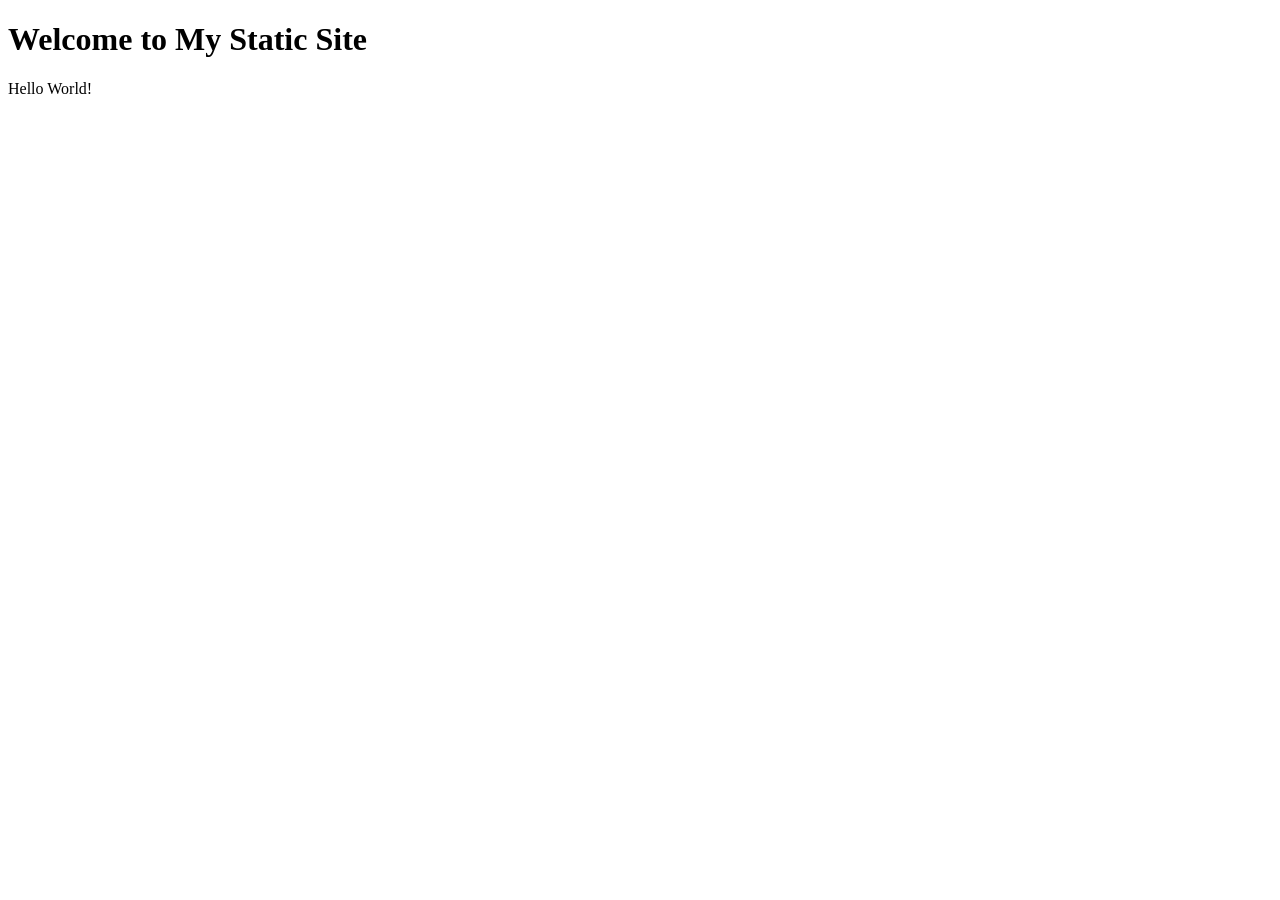
==== index.html @ ecf98899 "first commit" ====
<!DOCTYPE html>
<html lang="en">

<head>
    <meta charset="UTF-8">
    <meta name="viewport" content="width=device-width, initial-scale=1.0">
    <title>My Static Site</title>
</head>

<body>
    <h1>Welcome to My Static Site</h1>
    <p>Hello World!</p>
</body>

</html>
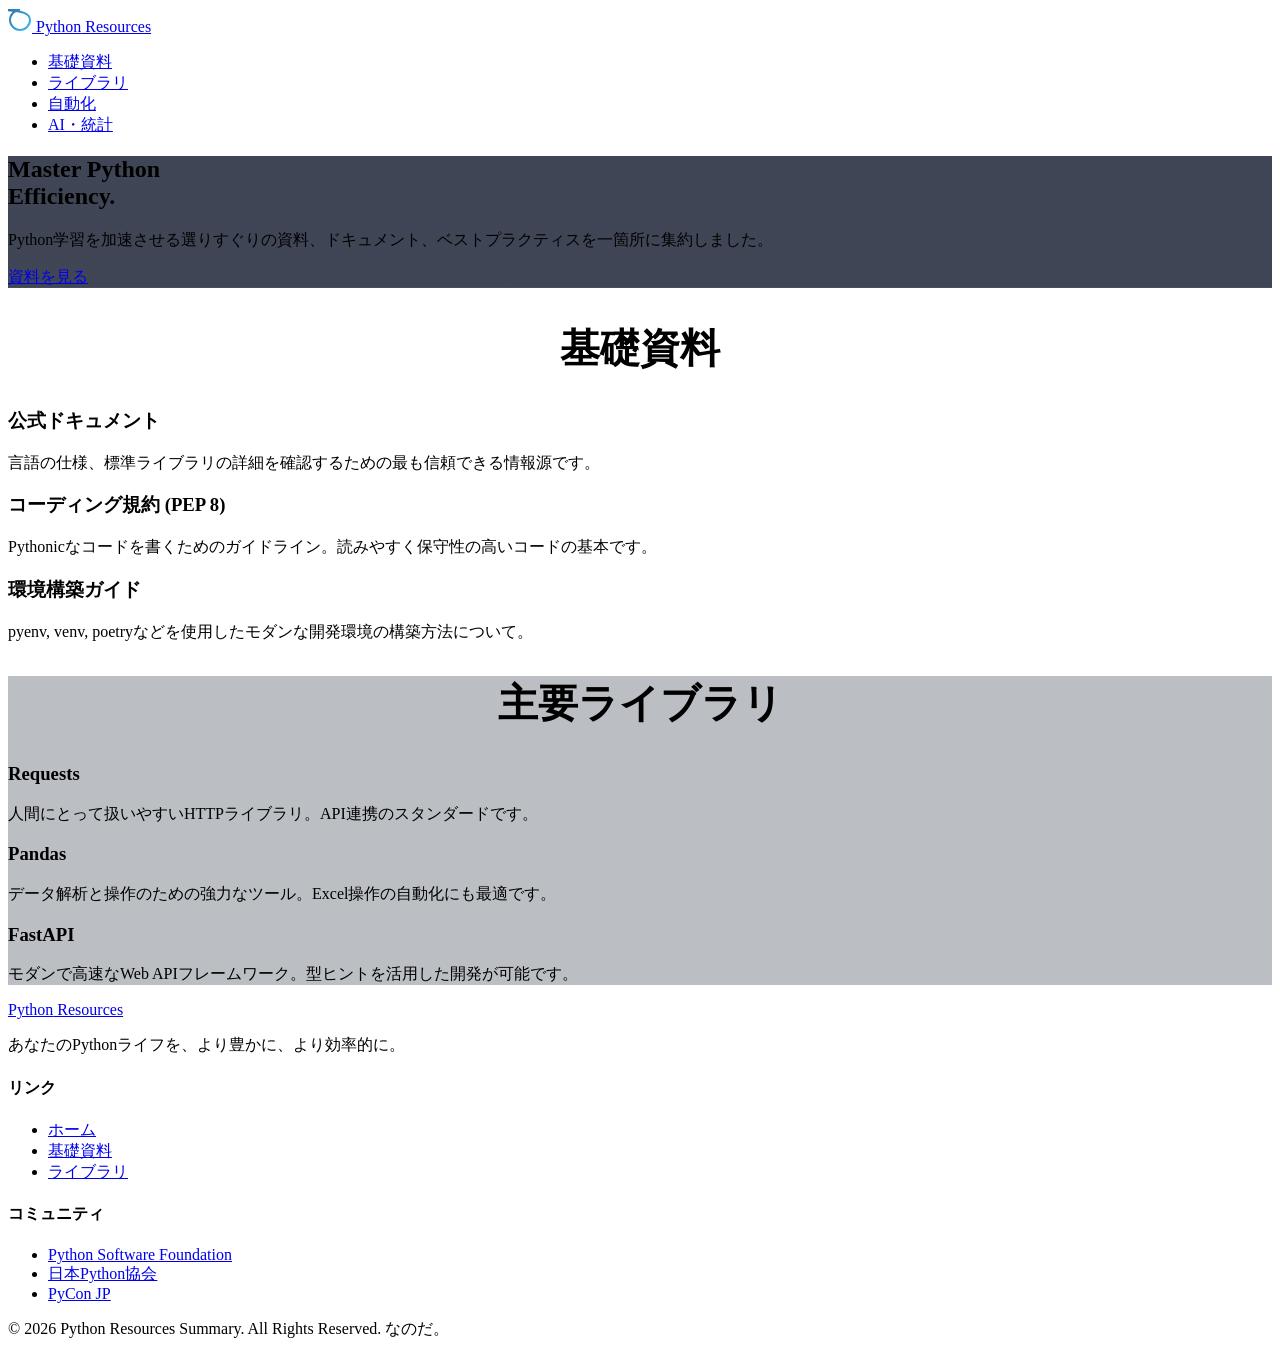
==== commit 1741fe89: "design change Updated the HTML structure and content to support a Japanese audience, including new s" ====
--- a/index.html
+++ b/index.html
@@ -1,15 +1,114 @@
 <!DOCTYPE html>
-<html lang="en">
+<html lang="ja">
 
 <head>
     <meta charset="UTF-8">
     <meta name="viewport" content="width=device-width, initial-scale=1.0">
-    <title>My Static Site</title>
+    <title>Python資料まとめ - 効率的な学習のためのリソース集</title>
+    <meta name="description" content="Python学習に役立つドキュメント、ライブラリ、チュートリアルをまとめた静的サイトです。">
+    <link rel="preconnect" href="https://fonts.googleapis.com">
+    <link rel="preconnect" href="https://fonts.gstatic.com" crossorigin>
+    <link href="https://fonts.googleapis.com/css2?family=Outfit:wght@100..900&display=swap" rel="stylesheet">
+    <link rel="stylesheet" href="global.css">
 </head>
 
 <body>
-    <h1>Welcome to My Static Site</h1>
-    <p>Hello World!</p>
+    <header id="main-header">
+        <a href="#" class="logo">
+            <svg width="24" height="24" viewBox="0 0 24 24" fill="none" xmlns="http://www.w3.org/2000/svg">
+                <path d="M12 2C6.477 2 2 6.477 2 12C2 17.523 6.477 22 12 22C17.523 22 22 17.523 22 12C22 6.477 17.523 2-12 2Z" stroke="url(#paint0_linear)" stroke-width="2" />
+                <defs>
+                    <linearGradient id="paint0_linear" x1="2" y1="2" x2="22" y2="22" gradientUnits="userSpaceOnUse">
+                        <stop stop-color="#3776ab" />
+                        <stop offset="1" stop-color="#38bdf8" />
+                    </linearGradient>
+                </defs>
+            </svg>
+            <span>Python</span> Resources
+        </a>
+        <nav>
+            <ul>
+                <li><a href="#basics">基礎資料</a></li>
+                <li><a href="#libraries">ライブラリ</a></li>
+                <li><a href="#automation">自動化</a></li>
+                <li><a href="#ai">AI・統計</a></li>
+            </ul>
+        </nav>
+    </header>
+
+    <main>
+        <section class="hero" id="home" style="background-image: linear-gradient(rgba(15, 23, 42, 0.8), rgba(15, 23, 42, 0.8)), url('hero.png'); background-size: cover; background-position: center;">
+            <h1>Master <span>Python</span><br>Efficiency.</h1>
+            <p>Python学習を加速させる選りすぐりの資料、ドキュメント、ベストプラクティスを一箇所に集約しました。</p>
+            <div class="hero-actions">
+                <a href="#basics" class="btn-primary">資料を見る</a>
+            </div>
+        </section>
+
+        <section id="basics">
+            <h2 style="margin-bottom: 2rem; font-size: 2.5rem; text-align: center;">基礎資料</h2>
+            <div class="grid">
+                <div class="card">
+                    <h3>公式ドキュメント</h3>
+                    <p>言語の仕様、標準ライブラリの詳細を確認するための最も信頼できる情報源です。</p>
+                </div>
+                <div class="card">
+                    <h3>コーディング規約 (PEP 8)</h3>
+                    <p>Pythonicなコードを書くためのガイドライン。読みやすく保守性の高いコードの基本です。</p>
+                </div>
+                <div class="card">
+                    <h3>環境構築ガイド</h3>
+                    <p>pyenv, venv, poetryなどを使用したモダンな開発環境の構築方法について。</p>
+                </div>
+            </div>
+        </section>
+
+        <section id="libraries" style="background: rgba(30, 41, 59, 0.3);">
+            <h2 style="margin-bottom: 2rem; font-size: 2.5rem; text-align: center;">主要ライブラリ</h2>
+            <div class="grid">
+                <div class="card">
+                    <h3>Requests</h3>
+                    <p>人間にとって扱いやすいHTTPライブラリ。API連携のスタンダードです。</p>
+                </div>
+                <div class="card">
+                    <h3>Pandas</h3>
+                    <p>データ解析と操作のための強力なツール。Excel操作の自動化にも最適です。</p>
+                </div>
+                <div class="card">
+                    <h3>FastAPI</h3>
+                    <p>モダンで高速なWeb APIフレームワーク。型ヒントを活用した開発が可能です。</p>
+                </div>
+            </div>
+        </section>
+    </main>
+
+    <footer id="main-footer">
+        <div class="footer-grid">
+            <div class="footer-col">
+                <a href="#" class="logo"><span>Python</span> Resources</a>
+                <p style="margin-top: 1rem; color: var(--text-muted);">あなたのPythonライフを、より豊かに、より効率的に。</p>
+            </div>
+            <div class="footer-col">
+                <h4>リンク</h4>
+                <ul class="footer-links">
+                    <li><a href="#">ホーム</a></li>
+                    <li><a href="#basics">基礎資料</a></li>
+                    <li><a href="#libraries">ライブラリ</a></li>
+                </ul>
+            </div>
+            <div class="footer-col">
+                <h4>コミュニティ</h4>
+                <ul class="footer-links">
+                    <li><a href="https://www.python.org/" target="_blank">Python Software Foundation</a></li>
+                    <li><a href="#">日本Python協会</a></li>
+                    <li><a href="#">PyCon JP</a></li>
+                </ul>
+            </div>
+        </div>
+        <div class="copy">
+            <p>&copy; 2026 Python Resources Summary. All Rights Reserved. なのだ。</p>
+        </div>
+    </footer>
 </body>
 
-</html>+</html>
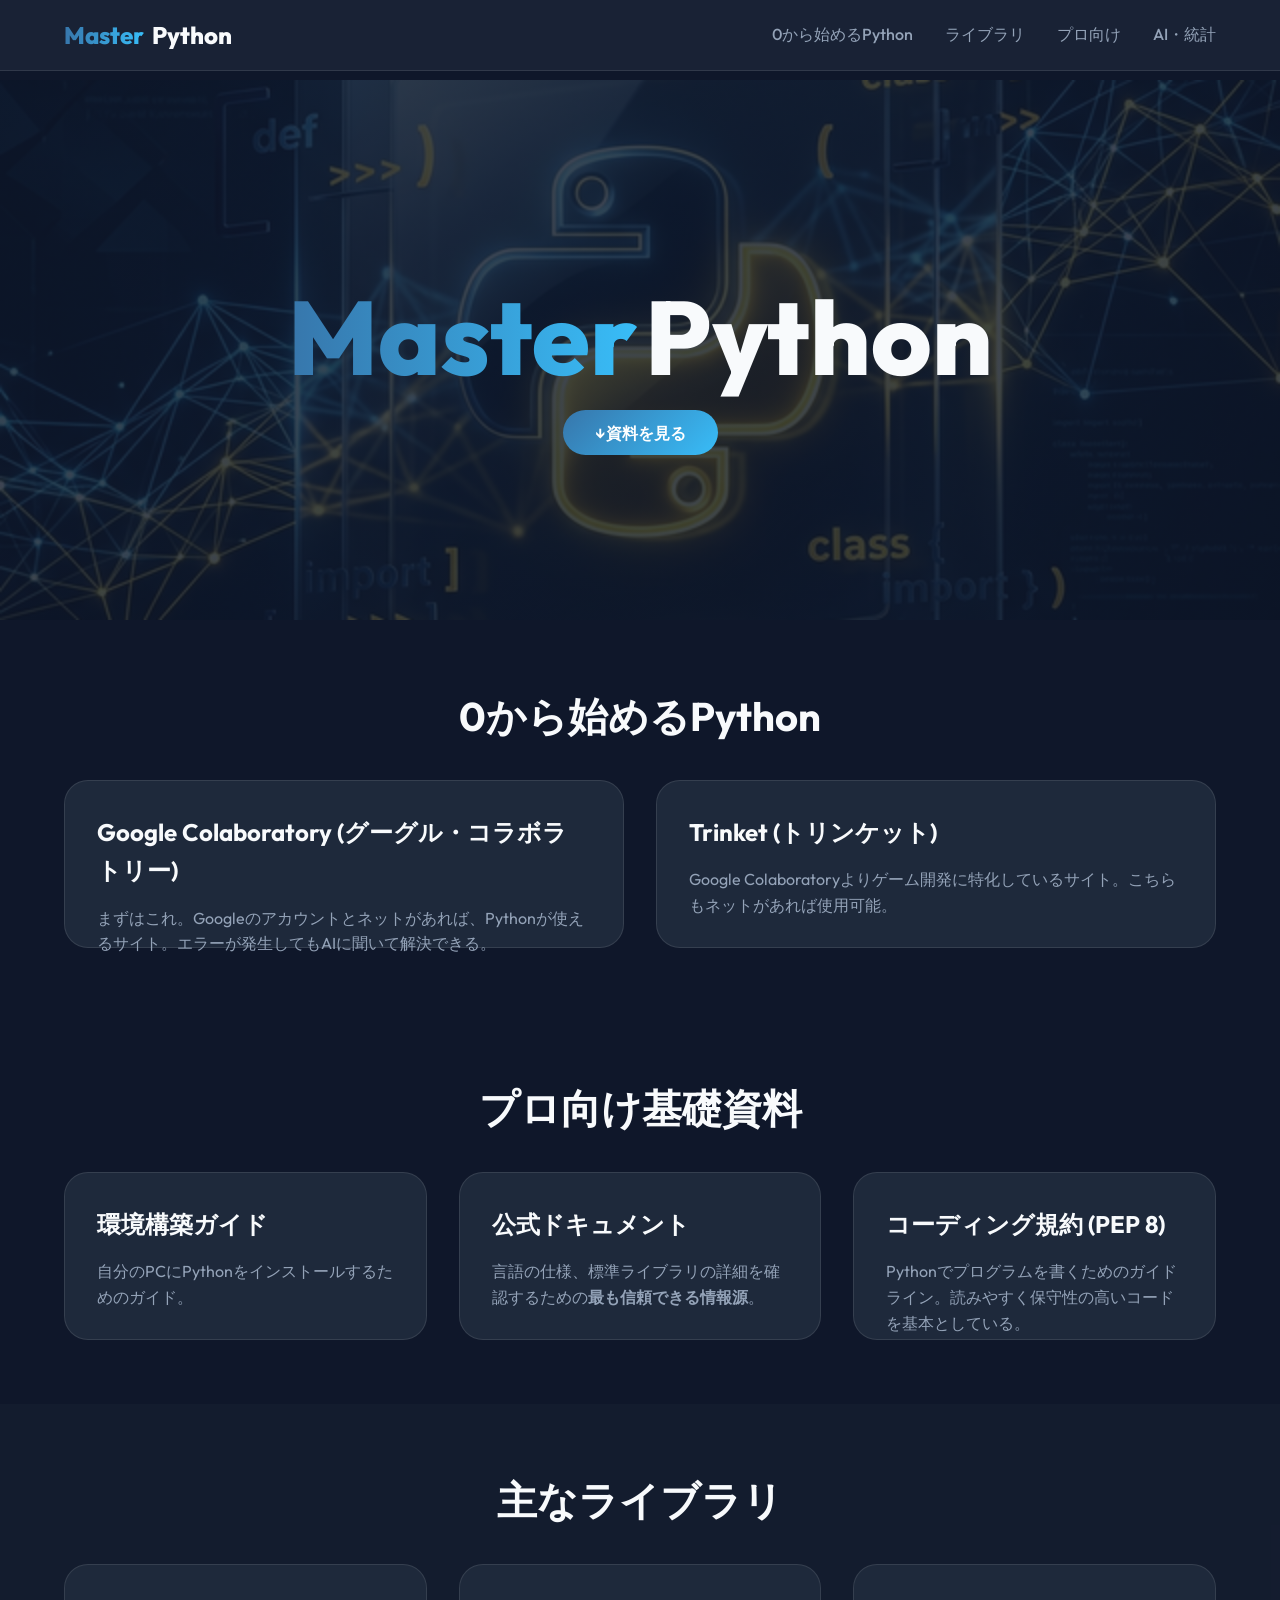
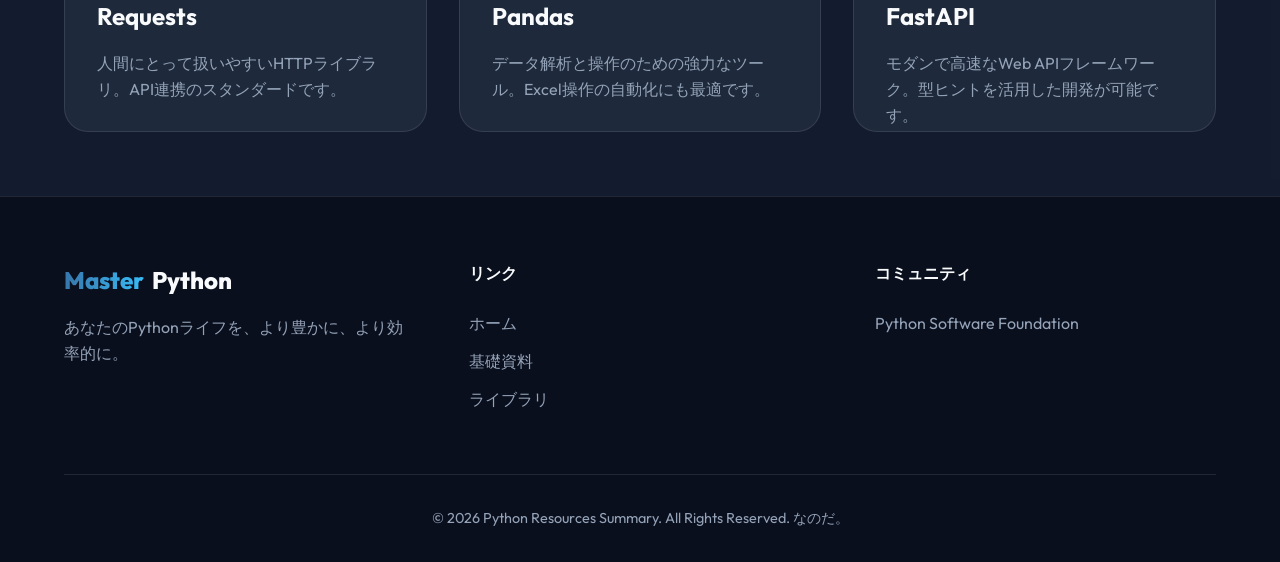
==== commit 8a6ee6ae: "Revise index.html structure and content Updated the content and structure of the index.html file, in" ====
--- a/index.html
+++ b/index.html
@@ -5,7 +5,7 @@
     <meta charset="UTF-8">
     <meta name="viewport" content="width=device-width, initial-scale=1.0">
     <title>Python資料まとめ - 効率的な学習のためのリソース集</title>
-    <meta name="description" content="Python学習に役立つドキュメント、ライブラリ、チュートリアルをまとめた静的サイトです。">
+    <meta name="description" content="Python学習に役立つドキュメント、ライブラリ、チュートリアルをまとめたサイトです。">
     <link rel="preconnect" href="https://fonts.googleapis.com">
     <link rel="preconnect" href="https://fonts.gstatic.com" crossorigin>
     <link href="https://fonts.googleapis.com/css2?family=Outfit:wght@100..900&display=swap" rel="stylesheet">
@@ -14,57 +14,75 @@
 
 <body>
     <header id="main-header">
-        <a href="#" class="logo">
-            <svg width="24" height="24" viewBox="0 0 24 24" fill="none" xmlns="http://www.w3.org/2000/svg">
-                <path d="M12 2C6.477 2 2 6.477 2 12C2 17.523 6.477 22 12 22C17.523 22 22 17.523 22 12C22 6.477 17.523 2-12 2Z" stroke="url(#paint0_linear)" stroke-width="2" />
-                <defs>
-                    <linearGradient id="paint0_linear" x1="2" y1="2" x2="22" y2="22" gradientUnits="userSpaceOnUse">
-                        <stop stop-color="#3776ab" />
-                        <stop offset="1" stop-color="#38bdf8" />
-                    </linearGradient>
-                </defs>
-            </svg>
-            <span>Python</span> Resources
-        </a>
+        <a href="#" class="logo"><span>Master</span>Python</a>
         <nav>
             <ul>
-                <li><a href="#basics">基礎資料</a></li>
+                <li><a href="#basics">0から始めるPython</a></li>
                 <li><a href="#libraries">ライブラリ</a></li>
-                <li><a href="#automation">自動化</a></li>
+                <li><a href="#pro">プロ向け</a></li>
                 <li><a href="#ai">AI・統計</a></li>
             </ul>
         </nav>
     </header>
 
     <main>
-        <section class="hero" id="home" style="background-image: linear-gradient(rgba(15, 23, 42, 0.8), rgba(15, 23, 42, 0.8)), url('hero.png'); background-size: cover; background-position: center;">
-            <h1>Master <span>Python</span><br>Efficiency.</h1>
-            <p>Python学習を加速させる選りすぐりの資料、ドキュメント、ベストプラクティスを一箇所に集約しました。</p>
+        <section class="hero" id="home"
+            style="background-image: linear-gradient(rgba(15, 23, 42, 0.8), rgba(15, 23, 42, 0.8)), url('hero.png'); background-size: cover; background-position: center;">
+            <a href="#" class="logoCenter"><span>Master</span>Python</a>
             <div class="hero-actions">
-                <a href="#basics" class="btn-primary">資料を見る</a>
+                <a href="#basics" class="btn-primary">↓資料を見る</a>
             </div>
         </section>
 
         <section id="basics">
-            <h2 style="margin-bottom: 2rem; font-size: 2.5rem; text-align: center;">基礎資料</h2>
+            <h2 style="margin-bottom: 2rem; font-size: 2.5rem; text-align: center;">0から始めるPython</h2>
             <div class="grid">
-                <div class="card">
-                    <h3>公式ドキュメント</h3>
-                    <p>言語の仕様、標準ライブラリの詳細を確認するための最も信頼できる情報源です。</p>
-                </div>
-                <div class="card">
-                    <h3>コーディング規約 (PEP 8)</h3>
-                    <p>Pythonicなコードを書くためのガイドライン。読みやすく保守性の高いコードの基本です。</p>
-                </div>
-                <div class="card">
-                    <h3>環境構築ガイド</h3>
-                    <p>pyenv, venv, poetryなどを使用したモダンな開発環境の構築方法について。</p>
-                </div>
+                <a href="https://colab.research.google.com/?hl=ja" target="_blank" rel="noopener noreferrer"
+                    style="text-decoration: none; color: inherit;">
+                    <div class="card" style="cursor: pointer;">
+                        <h3>Google Colaboratory (グーグル・コラボラトリー)</h3>
+                        <p>まずはこれ。Googleのアカウントとネットがあれば、Pythonが使えるサイト。エラーが発生してもAIに聞いて解決できる。</p>
+                    </div>
+                </a>
+                <a href="https://trinket.io/features/pygame" target="_blank" rel="noopener noreferrer"
+                    style="text-decoration: none; color: inherit;">
+                    <div class="card" style="cursor: pointer;">
+                        <h3>Trinket (トリンケット)</h3>
+                        <p>Google Colaboratoryよりゲーム開発に特化しているサイト。こちらもネットがあれば使用可能。</p>
+                    </div>
+                </a>
+            </div>
+        </section>
+
+        <section id="pro">
+            <h2 style="margin-bottom: 2rem; font-size: 2.5rem; text-align: center;">プロ向け基礎資料</h2>
+            <div class="grid">
+                <a href="https://prog-8.com/docs/python-env-win" target="_blank" rel="noopener noreferrer"
+                    style="text-decoration: none; color: inherit;">
+                    <div class="card" style="cursor: pointer;">
+                        <h3>環境構築ガイド</h3>
+                        <p>自分のPCにPythonをインストールするためのガイド。</p>
+                    </div>
+                </a>
+                <a href="https://docs.python.org/ja/3/" target="_blank" rel="noopener noreferrer"
+                    style="text-decoration: none; color: inherit;">
+                    <div class="card" style="cursor: pointer;">
+                        <h3>公式ドキュメント</h3>
+                        <p>言語の仕様、標準ライブラリの詳細を確認するための<b>最も信頼できる情報源</b>。</p>
+                    </div>
+                </a>
+                <a href="https://pep8-ja.readthedocs.io/ja/latest/" target="_blank" rel="noopener noreferrer"
+                    style="text-decoration: none; color: inherit;">
+                    <div class="card" style="cursor: pointer;">
+                        <h3>コーディング規約 (PEP 8)</h3>
+                        <p>Pythonでプログラムを書くためのガイドライン。読みやすく保守性の高いコードを基本としている。</p>
+                    </div>
+                </a>
             </div>
         </section>
 
         <section id="libraries" style="background: rgba(30, 41, 59, 0.3);">
-            <h2 style="margin-bottom: 2rem; font-size: 2.5rem; text-align: center;">主要ライブラリ</h2>
+            <h2 style="margin-bottom: 2rem; font-size: 2.5rem; text-align: center;">主なライブラリ</h2>
             <div class="grid">
                 <div class="card">
                     <h3>Requests</h3>
@@ -85,7 +103,7 @@
     <footer id="main-footer">
         <div class="footer-grid">
             <div class="footer-col">
-                <a href="#" class="logo"><span>Python</span> Resources</a>
+                <a href="#" class="logo"><span>Master</span>Python</a>
                 <p style="margin-top: 1rem; color: var(--text-muted);">あなたのPythonライフを、より豊かに、より効率的に。</p>
             </div>
             <div class="footer-col">
@@ -100,8 +118,8 @@
                 <h4>コミュニティ</h4>
                 <ul class="footer-links">
                     <li><a href="https://www.python.org/" target="_blank">Python Software Foundation</a></li>
-                    <li><a href="#">日本Python協会</a></li>
-                    <li><a href="#">PyCon JP</a></li>
+                    <li><a href="#"></a></li>
+                    <li><a href="#"></a></li>
                 </ul>
             </div>
         </div>
--- a/global.css
+++ b/global.css
@@ -0,0 +1,229 @@
+/* 
+  Modern Design System for Python Resource Site
+  Focus on: Glassmorphism, Premium Dark UI, and Python Brand Colors
+*/
+
+:root {
+    --primary-blue: #3776ab;
+    --primary-yellow: #ffd43b;
+    --bg-dark: #0f172a;
+    --bg-card: #1e293b;
+    --text-main: #f8fafc;
+    --text-muted: #94a3b8;
+    --accent: #38bdf8;
+    --glass-bg: rgba(30, 41, 59, 0.7);
+    --glass-border: rgba(255, 255, 255, 0.1);
+}
+
+* {
+    margin: 0;
+    padding: 0;
+    box-sizing: border-box;
+}
+
+body {
+    font-family: 'Outfit', -apple-system, BlinkMacSystemFont, "Segoe UI", Roboto, sans-serif;
+    background-color: var(--bg-dark);
+    color: var(--text-main);
+    line-height: 1.6;
+    overflow-x: hidden;
+}
+
+/* Header Styles */
+header {
+    position: fixed;
+    top: 0;
+    width: 100%;
+    z-index: 1000;
+    background: var(--glass-bg);
+    backdrop-filter: blur(12px);
+    -webkit-backdrop-filter: blur(12px);
+    border-bottom: 1px solid var(--glass-border);
+    padding: 1rem 5%;
+    display: flex;
+    justify-content: space-between;
+    align-items: center;
+}
+
+.logo {
+    font-size: 1.5rem;
+    font-weight: 800;
+    display: flex;
+    align-items: center;
+    gap: 0.5rem;
+    color: var(--text-main);
+    text-decoration: none;
+}
+
+.logoCenter {
+    font-size: 6.5rem;
+    font-weight: 800;
+    display: flex;
+    align-items: center;
+    gap: 0.5rem;
+    color: var(--text-main);
+    text-decoration: none;
+}
+
+.logoCenter span {
+    background: linear-gradient(90deg, var(--primary-blue), var(--accent));
+    -webkit-background-clip: text;
+    -webkit-text-fill-color: transparent;
+}
+
+.logo span {
+    background: linear-gradient(90deg, var(--primary-blue), var(--accent));
+    -webkit-background-clip: text;
+    -webkit-text-fill-color: transparent;
+}
+
+nav ul {
+    display: flex;
+    list-style: none;
+    gap: 2rem;
+}
+
+nav a {
+    text-decoration: none;
+    color: var(--text-muted);
+    font-weight: 500;
+    transition: color 0.3s ease;
+}
+
+nav a:hover {
+    color: var(--accent);
+}
+
+/* Main Content */
+main {
+    padding-top: 5rem;
+}
+
+section {
+    padding: 4rem 5%;
+}
+
+.hero {
+    text-align: center;
+    background: radial-gradient(circle at top, rgba(56, 189, 248, 0.15) 0%, transparent 70%);
+    min-height: 60vh;
+    display: flex;
+    flex-direction: column;
+    justify-content: center;
+    align-items: center;
+}
+
+.hero h1,
+.hero-logo {
+    font-size: 4rem;
+    margin-bottom: 1.5rem;
+    line-height: 1.1;
+    font-weight: 900;
+}
+
+.hero p {
+    font-size: 1.25rem;
+    color: var(--text-muted);
+    max-width: 600px;
+    margin-bottom: 2rem;
+}
+
+.btn-primary {
+    background: linear-gradient(135deg, var(--primary-blue), var(--accent));
+    border: none;
+    padding: 0.8rem 2rem;
+    color: white;
+    border-radius: 50px;
+    font-weight: 600;
+    cursor: pointer;
+    transition: transform 0.2s ease, box-shadow 0.2s ease;
+    text-decoration: none;
+}
+
+.btn-primary:hover {
+    transform: translateY(-2px);
+    box-shadow: 0 10px 20px rgba(56, 189, 248, 0.3);
+}
+
+/* Resource Grid */
+.grid {
+    display: grid;
+    grid-template-columns: repeat(auto-fit, minmax(300px, 1fr));
+    gap: 2rem;
+}
+
+.card {
+    background: var(--bg-card);
+    border: 1px solid var(--glass-border);
+    border-radius: 1.5rem;
+    height: 168px;
+    padding: 2rem;
+    transition: transform 0.3s ease, border-color 0.3s ease;
+}
+
+.card:hover {
+    transform: translateY(-5px);
+    border-color: var(--accent);
+}
+
+.card h3 {
+    margin-bottom: 1rem;
+    font-size: 1.5rem;
+}
+
+.card p {
+    color: var(--text-muted);
+}
+
+/* Footer Styles */
+footer {
+    background: #0a0f1d;
+    padding: 4rem 5% 2rem;
+    border-top: 1px solid var(--glass-border);
+}
+
+.footer-grid {
+    display: grid;
+    grid-template-columns: repeat(auto-fit, minmax(200px, 1fr));
+    gap: 4rem;
+    margin-bottom: 3rem;
+}
+
+.footer-col h4 {
+    margin-bottom: 1.5rem;
+    color: var(--text-main);
+}
+
+.footer-links {
+    list-style: none;
+}
+
+.footer-links li {
+    margin-bottom: 0.8rem;
+}
+
+.footer-links a {
+    text-decoration: none;
+    color: var(--text-muted);
+    transition: color 0.3s ease;
+}
+
+.footer-links a:hover {
+    color: var(--primary-yellow);
+}
+
+.copy {
+    text-align: center;
+    color: var(--text-muted);
+    font-size: 0.9rem;
+    border-top: 1px solid var(--glass-border);
+    padding-top: 2rem;
+}
+
+@media (max-width: 768px) {
+
+    .hero h1,
+    .hero-logo {
+        font-size: 2.5rem;
+    }
+}
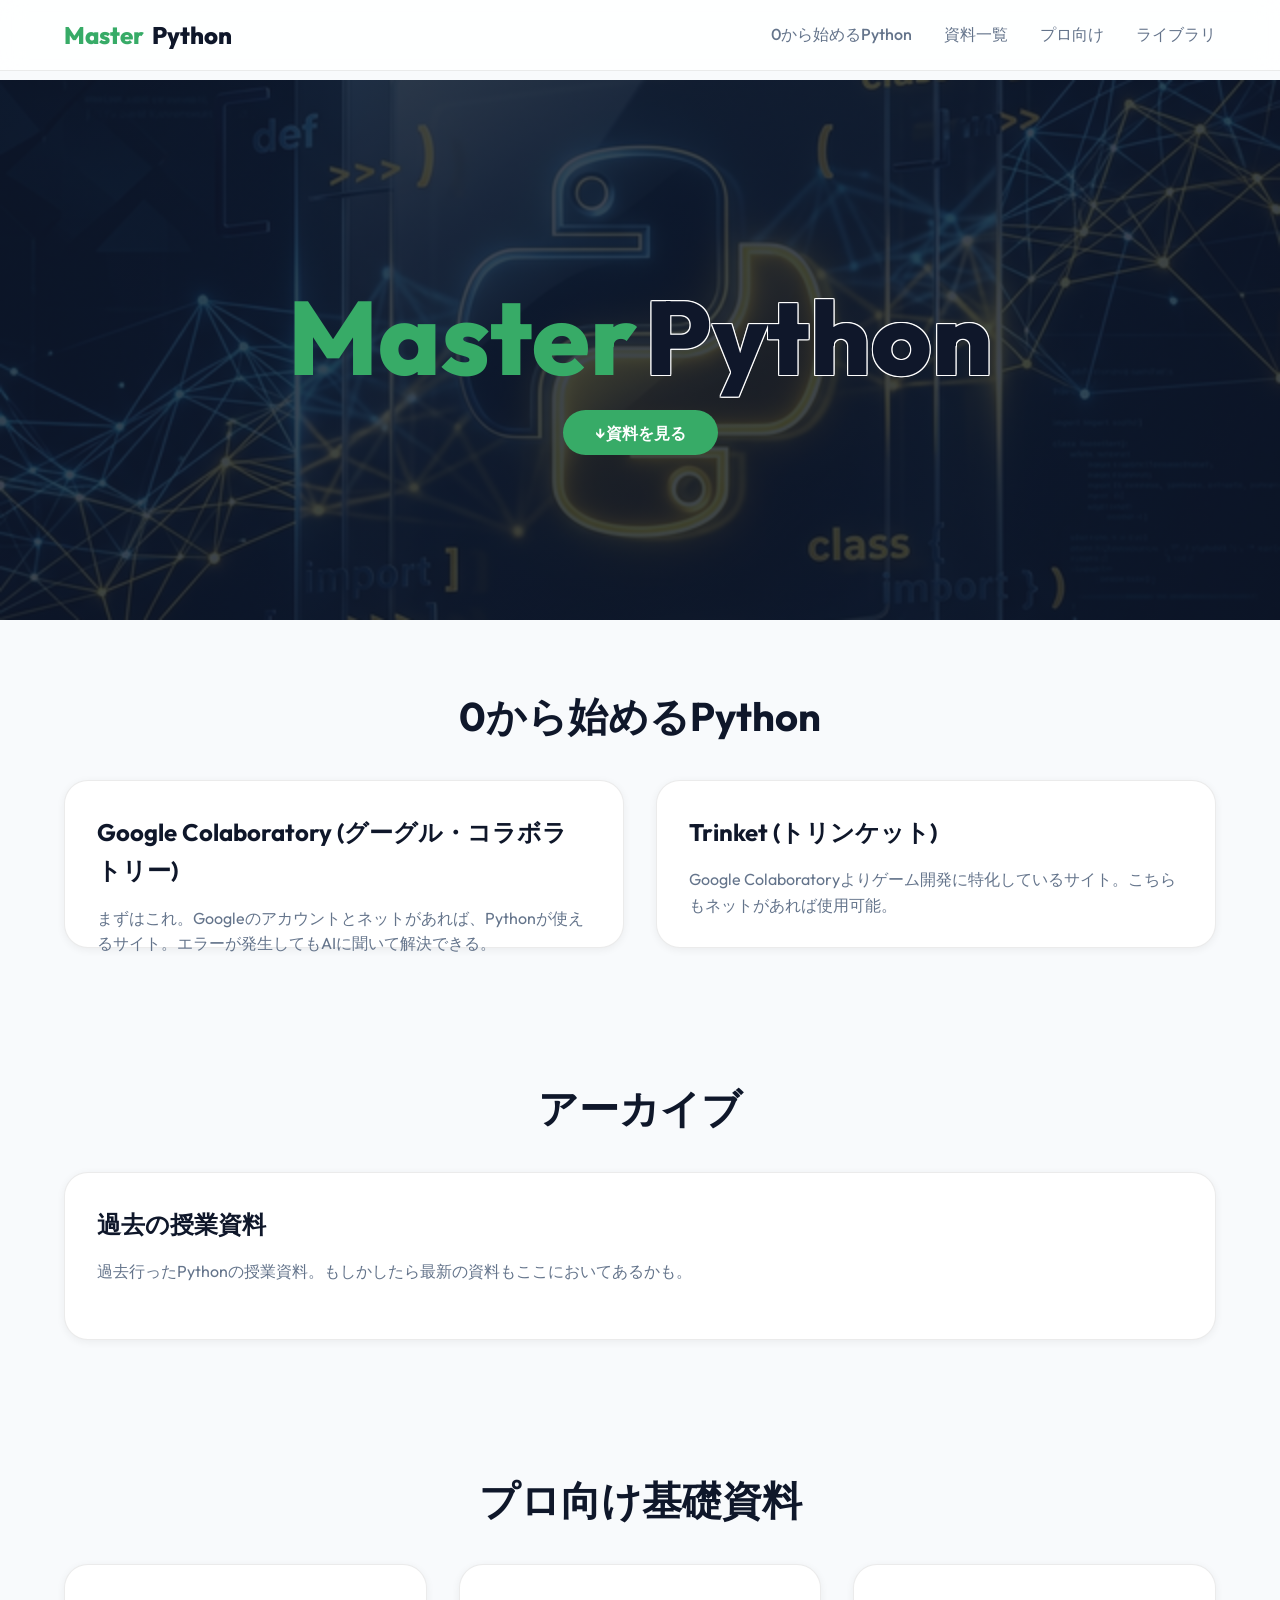
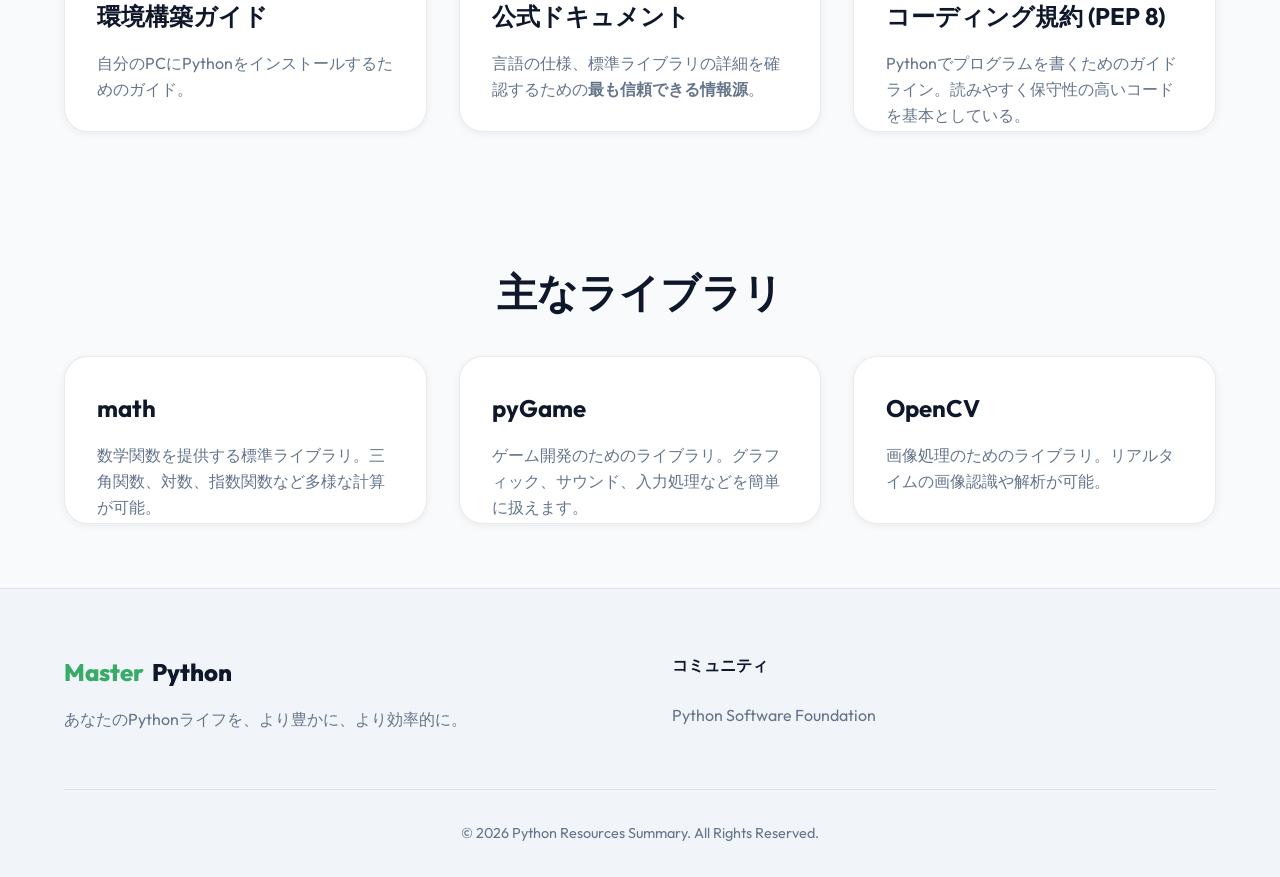
==== commit 9b6bd94a: "Update index.html with new sections and links" ====
--- a/index.html
+++ b/index.html
@@ -18,9 +18,9 @@
         <nav>
             <ul>
                 <li><a href="#basics">0から始めるPython</a></li>
+                <li><a href="#archive">資料一覧</a></li>  
+                <li><a href="#pro">プロ向け</a></li>               
                 <li><a href="#libraries">ライブラリ</a></li>
-                <li><a href="#pro">プロ向け</a></li>
-                <li><a href="#ai">AI・統計</a></li>
             </ul>
         </nav>
     </header>
@@ -28,7 +28,7 @@
     <main>
         <section class="hero" id="home"
             style="background-image: linear-gradient(rgba(15, 23, 42, 0.8), rgba(15, 23, 42, 0.8)), url('hero.png'); background-size: cover; background-position: center;">
-            <a href="#" class="logoCenter"><span>Master</span>Python</a>
+            <a href="#" class="logoCenter"><span>Master</span><div class="logoRight">Python</div></a>
             <div class="hero-actions">
                 <a href="#basics" class="btn-primary">↓資料を見る</a>
             </div>
@@ -49,6 +49,19 @@
                     <div class="card" style="cursor: pointer;">
                         <h3>Trinket (トリンケット)</h3>
                         <p>Google Colaboratoryよりゲーム開発に特化しているサイト。こちらもネットがあれば使用可能。</p>
+                    </div>
+                </a>
+            </div>
+        </section>
+
+        <section id="archive">
+            <h2 style="margin-bottom: 2rem; font-size: 2.5rem; text-align: center;">アーカイブ</h2>
+            <div class="grid">
+                <a href="classroom.html" rel="noopener noreferrer"
+                    style="text-decoration: none; color: inherit;">
+                    <div class="card" style="cursor: pointer;">
+                        <h3>過去の授業資料</h3>
+                        <p>過去行ったPythonの授業資料。もしかしたら最新の資料もここにおいてあるかも。</p>
                     </div>
                 </a>
             </div>
@@ -81,20 +94,20 @@
             </div>
         </section>
 
-        <section id="libraries" style="background: rgba(30, 41, 59, 0.3);">
+        <section id="libraries">
             <h2 style="margin-bottom: 2rem; font-size: 2.5rem; text-align: center;">主なライブラリ</h2>
             <div class="grid">
                 <div class="card">
-                    <h3>Requests</h3>
-                    <p>人間にとって扱いやすいHTTPライブラリ。API連携のスタンダードです。</p>
+                    <h3>math</h3>
+                    <p>数学関数を提供する標準ライブラリ。三角関数、対数、指数関数など多様な計算が可能。</p>
                 </div>
                 <div class="card">
-                    <h3>Pandas</h3>
-                    <p>データ解析と操作のための強力なツール。Excel操作の自動化にも最適です。</p>
+                    <h3>pyGame</h3>
+                    <p>ゲーム開発のためのライブラリ。グラフィック、サウンド、入力処理などを簡単に扱えます。</p>
                 </div>
                 <div class="card">
-                    <h3>FastAPI</h3>
-                    <p>モダンで高速なWeb APIフレームワーク。型ヒントを活用した開発が可能です。</p>
+                    <h3>OpenCV</h3>
+                    <p>画像処理のためのライブラリ。リアルタイムの画像認識や解析が可能。</p>
                 </div>
             </div>
         </section>
@@ -106,14 +119,7 @@
                 <a href="#" class="logo"><span>Master</span>Python</a>
                 <p style="margin-top: 1rem; color: var(--text-muted);">あなたのPythonライフを、より豊かに、より効率的に。</p>
             </div>
-            <div class="footer-col">
-                <h4>リンク</h4>
-                <ul class="footer-links">
-                    <li><a href="#">ホーム</a></li>
-                    <li><a href="#basics">基礎資料</a></li>
-                    <li><a href="#libraries">ライブラリ</a></li>
-                </ul>
-            </div>
+
             <div class="footer-col">
                 <h4>コミュニティ</h4>
                 <ul class="footer-links">
@@ -124,7 +130,7 @@
             </div>
         </div>
         <div class="copy">
-            <p>&copy; 2026 Python Resources Summary. All Rights Reserved. なのだ。</p>
+            <p>&copy; 2026 Python Resources Summary. All Rights Reserved.</p>
         </div>
     </footer>
 </body>
--- a/global.css
+++ b/global.css
@@ -1,18 +1,18 @@
-/* 
+/*
   Modern Design System for Python Resource Site
-  Focus on: Glassmorphism, Premium Dark UI, and Python Brand Colors
+  Focus on: Clean White UI with Green & Yellow Accent Colors
 */
 
 :root {
-    --primary-blue: #3776ab;
+    --primary-blue: #37ab67;
     --primary-yellow: #ffd43b;
-    --bg-dark: #0f172a;
-    --bg-card: #1e293b;
-    --text-main: #f8fafc;
-    --text-muted: #94a3b8;
-    --accent: #38bdf8;
-    --glass-bg: rgba(30, 41, 59, 0.7);
-    --glass-border: rgba(255, 255, 255, 0.1);
+    --bg-dark: #f8fafc;
+    --bg-card: #ffffff;
+    --text-main: #0f172a;
+    --text-muted: #64748b;
+    --accent: #37ab67;
+    --glass-bg: rgba(255, 255, 255, 0.85);
+    --glass-border: rgba(0, 0, 0, 0.08);
 }
 
 * {
@@ -69,12 +69,23 @@
     background: linear-gradient(90deg, var(--primary-blue), var(--accent));
     -webkit-background-clip: text;
     -webkit-text-fill-color: transparent;
+    /* -webkit-text-stroke: 2px white; */
+    paint-order: stroke fill;
+}
+
+.logoRight {
+  text-shadow:1px 1px 0 #FFF, -1px -1px 0 #FFF,
+              -1px 1px 0 #FFF, 1px -1px 0 #FFF,
+              0px 1px 0 #FFF,  0-1px 0 #FFF,
+              -1px 0 0 #FFF, 1px 0 0 #FFF;
 }
 
 .logo span {
     background: linear-gradient(90deg, var(--primary-blue), var(--accent));
     -webkit-background-clip: text;
     -webkit-text-fill-color: transparent;
+    /* -webkit-text-stroke: 1px white; */
+    paint-order: stroke fill;
 }
 
 nav ul {
@@ -105,7 +116,7 @@
 
 .hero {
     text-align: center;
-    background: radial-gradient(circle at top, rgba(56, 189, 248, 0.15) 0%, transparent 70%);
+    background: radial-gradient(circle at top, rgba(55, 171, 103, 0.1) 0%, transparent 70%);
     min-height: 60vh;
     display: flex;
     flex-direction: column;
@@ -142,7 +153,7 @@
 
 .btn-primary:hover {
     transform: translateY(-2px);
-    box-shadow: 0 10px 20px rgba(56, 189, 248, 0.3);
+    box-shadow: 0 10px 20px rgba(55, 171, 103, 0.3);
 }
 
 /* Resource Grid */
@@ -154,16 +165,18 @@
 
 .card {
     background: var(--bg-card);
-    border: 1px solid var(--glass-border);
+    border: 1px solid rgba(0, 0, 0, 0.08);
     border-radius: 1.5rem;
     height: 168px;
     padding: 2rem;
-    transition: transform 0.3s ease, border-color 0.3s ease;
+    box-shadow: 0 2px 8px rgba(0, 0, 0, 0.06);
+    transition: transform 0.3s ease, border-color 0.3s ease, box-shadow 0.3s ease;
 }
 
 .card:hover {
     transform: translateY(-5px);
-    border-color: var(--accent);
+    border-color: var(--primary-blue);
+    box-shadow: 0 8px 24px rgba(55, 171, 103, 0.15);
 }
 
 .card h3 {
@@ -177,7 +190,7 @@
 
 /* Footer Styles */
 footer {
-    background: #0a0f1d;
+    background: #f1f5f9;
     padding: 4rem 5% 2rem;
     border-top: 1px solid var(--glass-border);
 }
